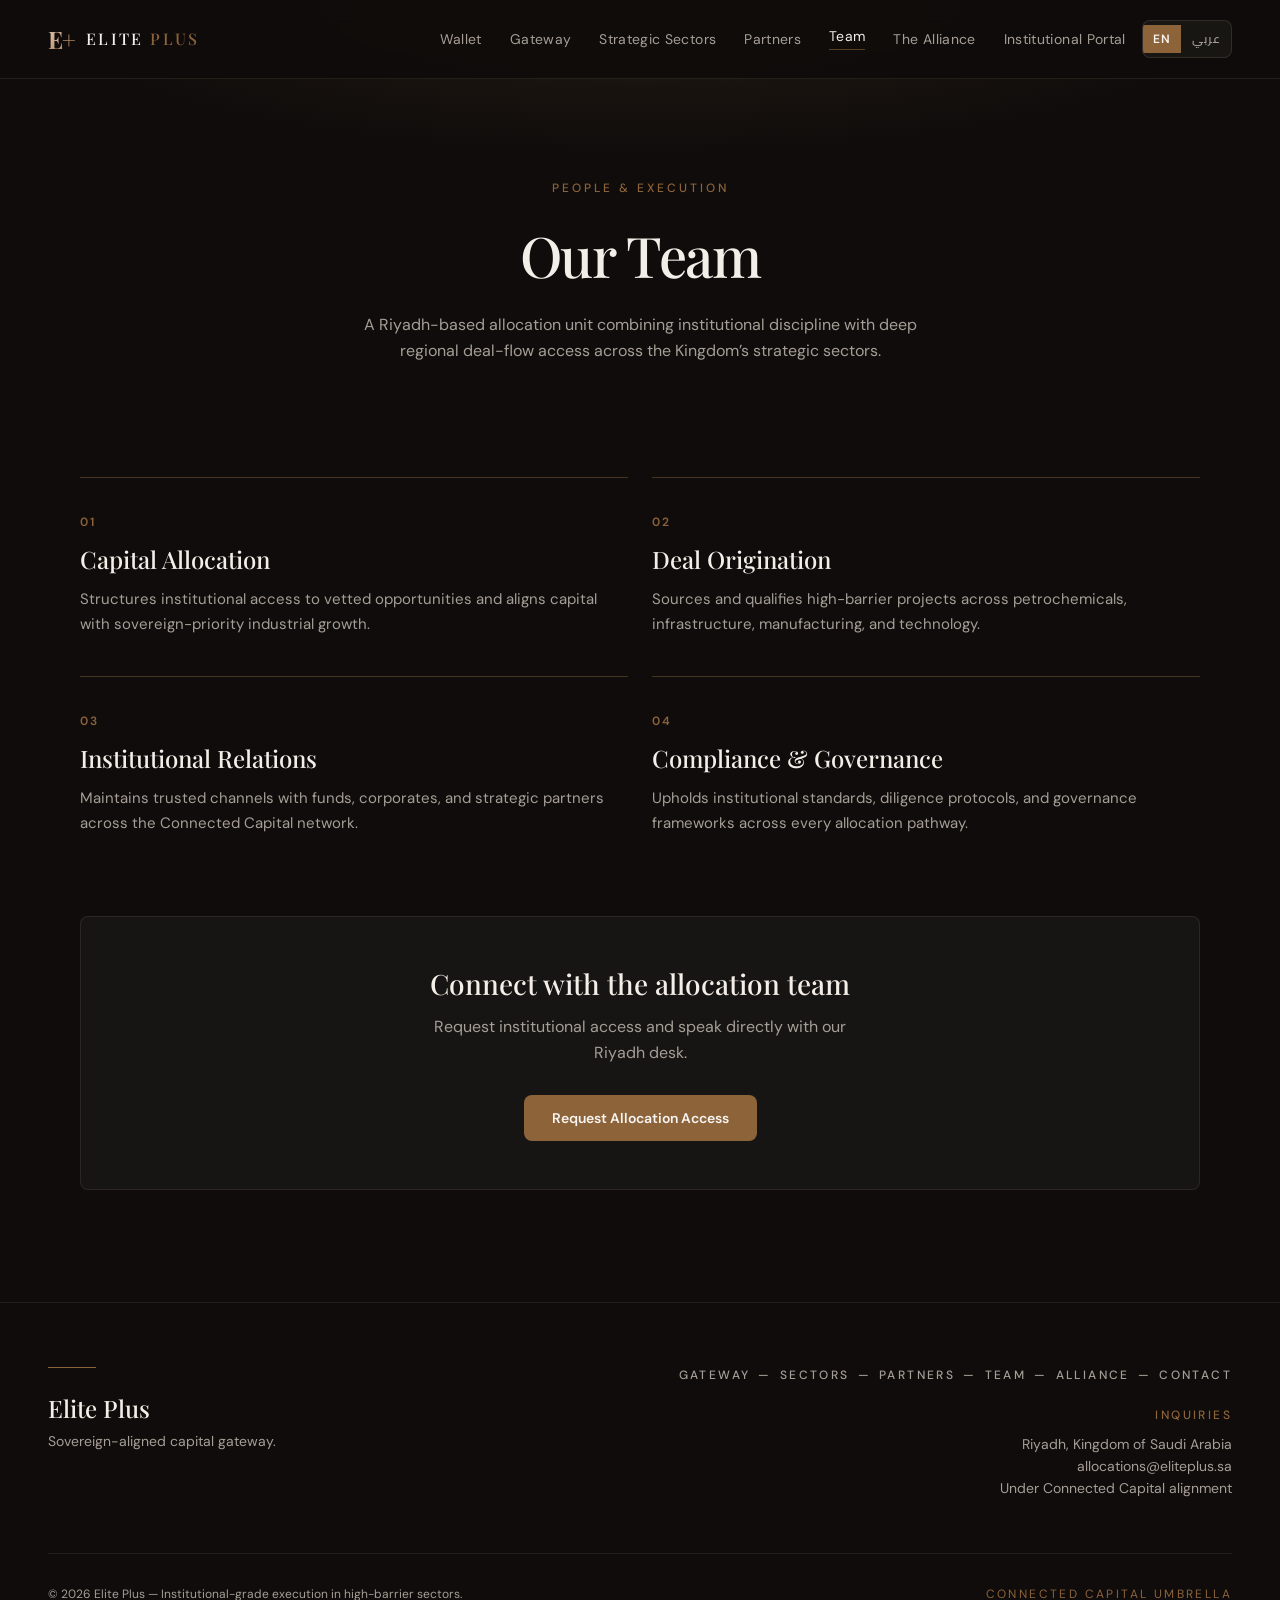
==== team.html @ 8ecef438 "Add site files" ====
<!DOCTYPE html>
<html lang="en">
<head>
<meta charset="UTF-8" />
<meta name="viewport" content="width=device-width, initial-scale=1.0" />
<title>Our Team — Elite Plus</title>
<link rel="preconnect" href="https://fonts.googleapis.com" />
<link rel="preconnect" href="https://fonts.gstatic.com" crossorigin />
<link href="https://fonts.googleapis.com/css2?family=Playfair+Display:wght@400;500;600;700&family=DM+Sans:wght@400;500;600;700&family=Cairo:wght@400;500;600;700&family=Noto+Naskh+Arabic:wght@400;500;600;700&display=swap" rel="stylesheet" />
<link rel="stylesheet" href="styles.css" />
</head>
<body data-title-key="team.meta">

  <header>
    <div class="header-inner">
      <a href="index.html" class="logo">
        <span class="logo-mark text-gradient-gold">E+</span>
        <span class="logo-text">Elite <span>Plus</span></span>
      </a>

      <div class="header-actions">
        <nav class="desktop-nav">
          <a href="https://sub.eliteplussa.com/" target="_blank" rel="noopener noreferrer" data-i18n="nav.wallet">Wallet</a>
          <a href="index.html" data-i18n="nav.gateway">Gateway</a>
          <a href="index.html#sectors" data-i18n="nav.sectors">Strategic Sectors</a>
          <a href="index.html#partners" data-i18n="nav.partners">Partners</a>
          <a href="team.html" class="active" data-i18n="nav.team">Team</a>
          <a href="index.html#alliance" data-i18n="nav.alliance">The Alliance</a>
          <a href="#contact" data-i18n="nav.contact">Institutional Portal</a>
        </nav>

        <div class="lang-toggle" role="group" aria-label="Language">
          <button type="button" data-lang="en" class="active" onclick="setLanguage('en')">EN</button>
          <button type="button" data-lang="ar" onclick="setLanguage('ar')">عربي</button>
        </div>

        <button class="menu-btn" data-i18n-aria="nav.menu" aria-label="Toggle menu" onclick="toggleMenu()">
          <svg id="icon-menu" width="24" height="24" viewBox="0 0 24 24" fill="none" stroke="currentColor" stroke-width="2" stroke-linecap="round" stroke-linejoin="round"><line x1="4" x2="20" y1="12" y2="12"/><line x1="4" x2="20" y1="6" y2="6"/><line x1="4" x2="20" y1="18" y2="18"/></svg>
          <svg id="icon-close" style="display:none" width="24" height="24" viewBox="0 0 24 24" fill="none" stroke="currentColor" stroke-width="2" stroke-linecap="round" stroke-linejoin="round"><path d="M18 6 6 18"/><path d="m6 6 12 12"/></svg>
        </button>
      </div>
    </div>

    <div class="mobile-nav" id="mobileNav">
      <a href="https://sub.eliteplussa.com/" target="_blank" rel="noopener noreferrer" data-i18n="nav.wallet">Wallet</a>
      <a href="index.html" data-i18n="nav.gateway">Gateway</a>
      <a href="index.html#sectors" data-i18n="nav.sectors">Strategic Sectors</a>
      <a href="index.html#partners" data-i18n="nav.partners">Partners</a>
      <a href="team.html" data-i18n="nav.team">Team</a>
      <a href="index.html#alliance" data-i18n="nav.alliance">The Alliance</a>
      <a href="#contact" onclick="closeMenu()" data-i18n="nav.contact">Institutional Portal</a>
    </div>
  </header>

  <section class="page-hero">
    <div class="reveal">
      <span class="eyebrow" data-i18n="team.eyebrow">People &amp; Execution</span>
      <h1 data-i18n="team.title">Our Team</h1>
      <p data-i18n="team.body">A Riyadh-based allocation unit combining institutional discipline with deep regional deal-flow access across the Kingdom’s strategic sectors.</p>
    </div>
  </section>

  <section class="team">
    <div class="team-grid">
      <article class="team-role reveal">
        <span class="role-num" data-i18n="team.r1.num">01</span>
        <h3 data-i18n="team.r1.title">Capital Allocation</h3>
        <p data-i18n="team.r1.body">Structures institutional access to vetted opportunities and aligns capital with sovereign-priority industrial growth.</p>
      </article>

      <article class="team-role reveal d1">
        <span class="role-num" data-i18n="team.r2.num">02</span>
        <h3 data-i18n="team.r2.title">Deal Origination</h3>
        <p data-i18n="team.r2.body">Sources and qualifies high-barrier projects across petrochemicals, infrastructure, manufacturing, and technology.</p>
      </article>

      <article class="team-role reveal">
        <span class="role-num" data-i18n="team.r3.num">03</span>
        <h3 data-i18n="team.r3.title">Institutional Relations</h3>
        <p data-i18n="team.r3.body">Maintains trusted channels with funds, corporates, and strategic partners across the Connected Capital network.</p>
      </article>

      <article class="team-role reveal d1">
        <span class="role-num" data-i18n="team.r4.num">04</span>
        <h3 data-i18n="team.r4.title">Compliance &amp; Governance</h3>
        <p data-i18n="team.r4.body">Upholds institutional standards, diligence protocols, and governance frameworks across every allocation pathway.</p>
      </article>
    </div>

    <div class="team-cta reveal">
      <h2 data-i18n="team.cta.title">Connect with the allocation team</h2>
      <p data-i18n="team.cta.body">Request institutional access and speak directly with our Riyadh desk.</p>
      <a href="#contact" class="btn-primary" data-i18n="team.cta.btn">Request Allocation Access</a>
    </div>
  </section>

  <footer id="contact">
    <div class="footer-inner">
      <div class="footer-top">
        <div class="footer-brand">
          <div class="footer-line"></div>
          <h3>Elite Plus</h3>
          <p data-i18n="footer.tagline">Sovereign-aligned capital gateway.</p>
        </div>

        <div class="footer-right">
          <div class="footer-links">
            <a href="index.html" data-i18n="footer.gateway">Gateway</a>
            <span>&mdash;</span>
            <a href="index.html#sectors" data-i18n="footer.sectors">Sectors</a>
            <span>&mdash;</span>
            <a href="index.html#partners" data-i18n="footer.partners">Partners</a>
            <span>&mdash;</span>
            <a href="team.html" data-i18n="footer.team">Team</a>
            <span>&mdash;</span>
            <a href="index.html#alliance" data-i18n="footer.alliance">Alliance</a>
            <span>&mdash;</span>
            <a href="#contact" data-i18n="footer.contact">Contact</a>
          </div>
          <div>
            <p class="footer-inquiries-label" data-i18n="footer.inquiries">Inquiries</p>
            <div class="footer-inquiries">
              <p data-i18n="footer.city">Riyadh, Kingdom of Saudi Arabia</p>
              <p>allocations@eliteplus.sa</p>
              <p data-i18n="footer.alignment">Under Connected Capital alignment</p>
            </div>
          </div>
        </div>
      </div>

      <div class="footer-bottom">
        <p>&copy; <span id="year"></span> <span data-i18n="footer.copy">Elite Plus — Institutional-grade execution in high-barrier sectors.</span></p>
        <p class="footer-umbrella" data-i18n="footer.umbrella">Connected Capital Umbrella</p>
      </div>
    </div>
  </footer>

<script src="i18n.js"></script>
<script>
  document.getElementById('year').textContent = new Date().getFullYear();

  function toggleMenu() {
    const nav = document.getElementById('mobileNav');
    const open = nav.classList.toggle('open');
    document.getElementById('icon-menu').style.display = open ? 'none' : 'block';
    document.getElementById('icon-close').style.display = open ? 'block' : 'none';
  }
  function closeMenu() {
    document.getElementById('mobileNav').classList.remove('open');
    document.getElementById('icon-menu').style.display = 'block';
    document.getElementById('icon-close').style.display = 'none';
  }

  const observer = new IntersectionObserver((entries) => {
    entries.forEach((entry) => {
      if (entry.isIntersecting) {
        entry.target.classList.add('visible');
        observer.unobserve(entry.target);
      }
    });
  }, { threshold: 0.15 });

  document.querySelectorAll('.reveal').forEach((el) => observer.observe(el));
</script>
</body>
</html>
---- styles.css ----
/* ============ المتغيرات — عدّل الألوان من هنا ============ */
:root {
  --background: hsl(20, 15%, 5%);
  --foreground: hsl(36, 30%, 93%);
  --card: hsl(30, 7%, 12%);
  --primary: hsl(30, 42%, 39%);
  --primary-foreground: hsl(36, 30%, 96%);
  --secondary: hsl(30, 7%, 15%);
  --muted-foreground: hsl(30, 8%, 62%);
  --accent-gold: hsl(30, 45%, 80%);
  --border: hsl(30, 12%, 20%);
  --radius: 0.5rem;
  --font-display: 'Playfair Display', 'Noto Naskh Arabic', serif;
  --font-sans: 'DM Sans', 'Cairo', sans-serif;
}

* { margin: 0; padding: 0; box-sizing: border-box; }
html { scroll-behavior: smooth; }

body {
  background: var(--background);
  color: var(--foreground);
  font-family: var(--font-sans);
  min-height: 100vh;
  -webkit-font-smoothing: antialiased;
}

html[dir="rtl"] body { font-family: 'Cairo', 'DM Sans', sans-serif; }
html[dir="rtl"] .logo-text,
html[dir="rtl"] .hero h1,
html[dir="rtl"] .section-title,
html[dir="rtl"] .stat-value,
html[dir="rtl"] .sector-card h3,
html[dir="rtl"] .alliance h2,
html[dir="rtl"] .footer-brand h3,
html[dir="rtl"] .page-hero h1,
html[dir="rtl"] .team-role h3 {
  font-family: 'Noto Naskh Arabic', 'Playfair Display', serif;
}

a { text-decoration: none; color: inherit; }
img { display: block; }

.text-gradient-gold {
  background: linear-gradient(135deg, hsl(30, 45%, 80%), hsl(30, 42%, 45%));
  -webkit-background-clip: text;
  background-clip: text;
  -webkit-text-fill-color: transparent;
}

/* ============ الهيدر ============ */
header {
  position: fixed;
  top: 0; left: 0; right: 0;
  z-index: 50;
  border-bottom: 1px solid hsla(30, 12%, 20%, 0.5);
  background: hsla(20, 15%, 5%, 0.9);
  backdrop-filter: blur(12px);
  -webkit-backdrop-filter: blur(12px);
}
.header-inner {
  max-width: 90rem;
  margin: 0 auto;
  display: flex;
  align-items: center;
  justify-content: space-between;
  padding: 1.25rem 1.5rem;
  gap: 1rem;
}
.logo { display: flex; align-items: center; gap: 0.625rem; flex-shrink: 0; }
.logo-mark {
  font-family: var(--font-display);
  font-size: 1.5rem;
  font-weight: 700;
  line-height: 1;
  letter-spacing: -0.025em;
}
.logo-text {
  font-family: var(--font-display);
  font-size: 1rem;
  font-weight: 500;
  letter-spacing: 0.15em;
  text-transform: uppercase;
}
.logo-text span { color: var(--primary); }

.header-actions { display: flex; align-items: center; gap: 1rem; }

nav.desktop-nav { display: none; align-items: center; gap: 1.75rem; }
nav.desktop-nav a {
  font-size: 0.875rem;
  letter-spacing: 0.025em;
  color: var(--muted-foreground);
  transition: color 0.2s;
  white-space: nowrap;
}
nav.desktop-nav a:hover { color: var(--foreground); }
nav.desktop-nav a.active {
  color: var(--foreground);
  border-bottom: 1px solid hsla(30, 42%, 39%, 0.6);
  padding-bottom: 0.25rem;
}

.lang-toggle {
  display: inline-flex;
  align-items: center;
  border: 1px solid hsla(30, 12%, 20%, 0.8);
  border-radius: var(--radius);
  overflow: hidden;
  background: hsla(30, 7%, 12%, 0.6);
}
.lang-toggle button {
  background: none;
  border: none;
  color: var(--muted-foreground);
  cursor: pointer;
  font-family: var(--font-sans);
  font-size: 0.75rem;
  font-weight: 600;
  letter-spacing: 0.08em;
  padding: 0.4rem 0.65rem;
  transition: color 0.2s, background 0.2s;
}
.lang-toggle button:hover { color: var(--foreground); }
.lang-toggle button.active {
  background: var(--primary);
  color: var(--primary-foreground);
}

.menu-btn { background: none; border: none; color: var(--foreground); cursor: pointer; display: block; }
.mobile-nav {
  display: none;
  border-top: 1px solid hsla(30, 12%, 20%, 0.5);
  background: var(--background);
  padding: 1.5rem;
  flex-direction: column;
  gap: 1.25rem;
}
.mobile-nav.open { display: flex; }
.mobile-nav a { font-size: 1rem; color: var(--muted-foreground); }
.mobile-nav a:hover { color: var(--foreground); }

@media (min-width: 1024px) {
  .header-inner { padding: 1.25rem 3rem; }
  nav.desktop-nav { display: flex; }
  .menu-btn, .mobile-nav { display: none !important; }
}

/* ============ قسم البداية (Hero) ============ */
.hero {
  position: relative;
  overflow: hidden;
  padding: 9rem 0 6rem;
}
.hero-grid {
  max-width: 90rem;
  margin: 0 auto;
  display: grid;
  grid-template-columns: 1fr;
  align-items: center;
  gap: 3.5rem;
  padding: 0 1.5rem;
}
.eyebrow {
  font-size: 0.75rem;
  font-weight: 500;
  text-transform: uppercase;
  letter-spacing: 0.25em;
  color: var(--primary);
}
html[dir="rtl"] .eyebrow { letter-spacing: 0.1em; }
.hero h1 {
  margin-top: 1.5rem;
  font-family: var(--font-display);
  font-size: 3rem;
  font-weight: 500;
  line-height: 1.05;
  letter-spacing: -0.025em;
}
.hero p {
  margin-top: 1.75rem;
  max-width: 32rem;
  font-size: 1rem;
  line-height: 1.65;
  color: var(--muted-foreground);
}
.btn-primary {
  margin-top: 2.5rem;
  display: inline-flex;
  align-items: center;
  gap: 0.5rem;
  border-radius: var(--radius);
  background: var(--primary);
  padding: 0.875rem 1.75rem;
  font-size: 0.875rem;
  font-weight: 600;
  color: var(--primary-foreground);
  transition: transform 0.15s, filter 0.2s;
}
.btn-primary:hover { filter: brightness(1.1); }
.btn-primary:active { transform: scale(0.98); }
html[dir="rtl"] .btn-primary svg { transform: scaleX(-1); }

.hero-image {
  position: relative;
  aspect-ratio: 4 / 5;
  width: 100%;
  overflow: hidden;
  border-radius: var(--radius);
}
.hero-image img { height: 100%; width: 100%; object-fit: cover; }

@media (min-width: 1024px) {
  .hero { padding-top: 11rem; }
  .hero-grid { grid-template-columns: 1fr 1fr; padding: 0 3rem; }
  .hero h1 { font-size: 3.75rem; }
  .hero-image { aspect-ratio: 3 / 4; }
}
@media (min-width: 640px) and (max-width: 1023px) {
  .hero h1 { font-size: 3.5rem; }
}

/* ============ قسم الأرقام (Stats) ============ */
.stats {
  border-top: 1px solid hsla(30, 12%, 20%, 0.5);
  border-bottom: 1px solid hsla(30, 12%, 20%, 0.5);
  background: hsla(30, 7%, 12%, 0.6);
  padding: 6rem 0;
}
.stats-inner { max-width: 64rem; margin: 0 auto; padding: 0 1.5rem; text-align: center; }
.stats .eyebrow { color: var(--muted-foreground); }
.section-title {
  margin-top: 1.25rem;
  font-family: var(--font-display);
  font-size: 2.25rem;
  font-weight: 500;
  letter-spacing: -0.025em;
}
@media (min-width: 640px) { .section-title { font-size: 3rem; } }

.stats-grid {
  margin-top: 4rem;
  display: grid;
  grid-template-columns: 1fr;
  gap: 2.5rem;
}
@media (min-width: 640px) { .stats-grid { grid-template-columns: repeat(3, 1fr); } }
.stat-value {
  font-family: var(--font-display);
  font-size: 2.25rem;
  font-weight: 500;
  letter-spacing: -0.025em;
}
@media (min-width: 640px) { .stat-value { font-size: 3rem; } }
.stat-label { margin-top: 0.75rem; font-size: 0.875rem; color: var(--muted-foreground); }

/* ============ قسم القطاعات (Sectors) ============ */
.sectors { max-width: 76rem; margin: 0 auto; padding: 7rem 1.5rem; }
@media (min-width: 1024px) { .sectors { padding-left: 3rem; padding-right: 3rem; } }
.sectors-head { max-width: 42rem; margin: 0 auto; text-align: center; }
.dot-eyebrow { display: flex; align-items: center; justify-content: center; gap: 0.5rem; }
.dot { height: 0.375rem; width: 0.375rem; border-radius: 9999px; background: var(--primary); }
.sectors-head .eyebrow { color: var(--muted-foreground); }
.sectors-head p {
  margin-top: 1.25rem;
  font-size: 1rem;
  line-height: 1.65;
  color: var(--muted-foreground);
}
.sectors-grid {
  margin-top: 3.5rem;
  display: grid;
  grid-template-columns: 1fr;
  gap: 1.5rem;
}
@media (min-width: 640px) { .sectors-grid { grid-template-columns: repeat(2, 1fr); } }
@media (min-width: 1024px) { .sectors-grid { grid-template-columns: repeat(3, 1fr); } }

.sector-card {
  border-radius: var(--radius);
  border: 1px solid hsla(30, 42%, 39%, 0.4);
  background: var(--card);
  padding: 1.75rem;
  transition: border-color 0.2s;
}
.sector-card:hover { border-color: hsla(30, 42%, 39%, 0.7); }
.sector-icon {
  display: flex;
  height: 3rem;
  width: 3rem;
  align-items: center;
  justify-content: center;
  border-radius: var(--radius);
  background: hsla(30, 7%, 15%, 0.8);
}
.sector-icon svg { height: 1.25rem; width: 1.25rem; color: var(--accent-gold); }
.sector-card h3 {
  margin-top: 1.5rem;
  font-family: var(--font-display);
  font-size: 1.25rem;
  font-weight: 500;
}
.sector-card p {
  margin-top: 0.75rem;
  font-size: 0.875rem;
  line-height: 1.65;
  color: var(--muted-foreground);
}

/* ============ قسم الشركاء (Partners) ============ */
.partners {
  border-top: 1px solid hsla(30, 12%, 20%, 0.5);
  background: hsla(30, 7%, 8%, 0.85);
  padding: 7rem 0;
}
.partners-inner { max-width: 90rem; margin: 0 auto; padding: 0 1.5rem; }
@media (min-width: 1024px) { .partners-inner { padding: 0 3rem; } }
.partners-head { max-width: 42rem; margin: 0 auto; text-align: center; }
.partners-head .eyebrow { color: var(--muted-foreground); }
.partners-head p {
  margin-top: 1.25rem;
  font-size: 1rem;
  line-height: 1.65;
  color: var(--muted-foreground);
}
/* سلايدر الشعارات — يتحرك تلقائياً ويتوقف عند مرور الماوس */
.partners-marquee {
  margin-top: 3.5rem;
  overflow: hidden;
  direction: ltr;
  -webkit-mask-image: linear-gradient(to right, transparent, black 8%, black 92%, transparent);
  mask-image: linear-gradient(to right, transparent, black 8%, black 92%, transparent);
}
.partners-track {
  display: flex;
  width: max-content;
  animation: partners-scroll 32s linear infinite;
}
.partners-marquee:hover .partners-track { animation-play-state: paused; }
.partners-group {
  display: flex;
  gap: 1.5rem;
  padding-inline-end: 1.5rem;
}
@keyframes partners-scroll {
  from { transform: translateX(0); }
  to { transform: translateX(-50%); }
}
@media (prefers-reduced-motion: reduce) {
  .partners-track { animation: none; flex-wrap: wrap; width: auto; }
}

.partner-logo {
  display: flex;
  align-items: center;
  justify-content: center;
  width: 20rem;
  height: 12rem;
  flex-shrink: 0;
  overflow: hidden;
  border: 1px solid hsla(30, 12%, 20%, 0.55);
  border-radius: var(--radius);
  background: #000;
  transition: border-color 0.25s;
}
.partner-logo:hover { border-color: hsla(30, 42%, 39%, 0.65); }
/* الصور الأصلية فيها فراغ أسود كبير حول الشعار — التكبير هنا يقصّه ويُظهر الشعار أوضح */
.partner-logo img {
  width: 100%;
  height: 100%;
  object-fit: cover;
  transform: scale(1.7);
}

@media (max-width: 639px) {
  .partner-logo { width: 15rem; height: 9rem; }
}

/* ============ قسم التحالف (Alliance) ============ */
.alliance { position: relative; background: var(--primary); padding: 7rem 0; }
.alliance-inner { max-width: 52rem; margin: 0 auto; padding: 0 1.5rem; text-align: center; }
.alliance h2 {
  font-family: var(--font-display);
  font-size: 2.25rem;
  font-weight: 500;
  letter-spacing: -0.025em;
  color: var(--primary-foreground);
}
@media (min-width: 640px) { .alliance h2 { font-size: 3rem; } }
.alliance p {
  margin: 1.5rem auto 0;
  max-width: 36rem;
  font-size: 1rem;
  line-height: 1.65;
  color: hsla(36, 30%, 96%, 0.8);
}
.btn-light {
  margin-top: 2.5rem;
  display: inline-flex;
  align-items: center;
  gap: 0.5rem;
  border-radius: var(--radius);
  background: var(--foreground);
  padding: 0.875rem 1.75rem;
  font-size: 0.875rem;
  font-weight: 600;
  color: var(--background);
  transition: transform 0.15s, filter 0.2s;
}
.btn-light:hover { filter: brightness(0.95); }
.btn-light:active { transform: scale(0.98); }

/* ============ صفحة الفريق ============ */
.page-hero {
  padding: 10rem 1.5rem 4rem;
  text-align: center;
  background:
    radial-gradient(ellipse 70% 50% at 50% 0%, hsla(30, 42%, 39%, 0.18), transparent 70%),
    var(--background);
}
@media (min-width: 1024px) { .page-hero { padding: 11rem 3rem 5rem; } }
.page-hero h1 {
  margin-top: 1.25rem;
  font-family: var(--font-display);
  font-size: 2.75rem;
  font-weight: 500;
  letter-spacing: -0.025em;
}
@media (min-width: 640px) { .page-hero h1 { font-size: 3.5rem; } }
.page-hero p {
  margin: 1.25rem auto 0;
  max-width: 36rem;
  font-size: 1rem;
  line-height: 1.65;
  color: var(--muted-foreground);
}

.team { max-width: 76rem; margin: 0 auto; padding: 2rem 1.5rem 7rem; }
@media (min-width: 1024px) { .team { padding-left: 3rem; padding-right: 3rem; } }
.team-grid {
  display: grid;
  grid-template-columns: 1fr;
  gap: 1.5rem;
}
@media (min-width: 640px) { .team-grid { grid-template-columns: repeat(2, 1fr); } }

.team-role {
  border-top: 1px solid hsla(30, 42%, 39%, 0.45);
  padding: 2rem 0 1rem;
}
.team-role .role-num {
  font-size: 0.75rem;
  font-weight: 600;
  letter-spacing: 0.2em;
  color: var(--primary);
}
.team-role h3 {
  margin-top: 0.75rem;
  font-family: var(--font-display);
  font-size: 1.5rem;
  font-weight: 500;
}
.team-role p {
  margin-top: 0.75rem;
  font-size: 0.9375rem;
  line-height: 1.65;
  color: var(--muted-foreground);
}

.team-cta {
  margin-top: 4rem;
  text-align: center;
  padding: 3rem 1.5rem;
  border: 1px solid hsla(30, 12%, 20%, 0.6);
  border-radius: var(--radius);
  background: hsla(30, 7%, 12%, 0.5);
}
.team-cta h2 {
  font-family: var(--font-display);
  font-size: 1.75rem;
  font-weight: 500;
}
.team-cta p {
  margin: 0.75rem auto 0;
  max-width: 28rem;
  color: var(--muted-foreground);
  line-height: 1.65;
}
.team-cta .btn-primary { margin-top: 1.75rem; }

/* ============ الفوتر ============ */
footer { border-top: 1px solid hsla(30, 12%, 20%, 0.5); }
.footer-inner { max-width: 90rem; margin: 0 auto; padding: 4rem 1.5rem; }
@media (min-width: 1024px) { .footer-inner { padding-left: 3rem; padding-right: 3rem; } }
.footer-top { display: flex; flex-direction: column; justify-content: space-between; gap: 3rem; }
@media (min-width: 1024px) { .footer-top { flex-direction: row; } }
.footer-line { height: 1px; width: 3rem; background: var(--primary); }
.footer-brand h3 { margin-top: 1.5rem; font-family: var(--font-display); font-size: 1.5rem; font-weight: 500; }
.footer-brand p { margin-top: 0.5rem; font-size: 0.875rem; color: var(--muted-foreground); }

.footer-right { display: flex; flex-direction: column; gap: 1.5rem; text-align: right; }
html[dir="rtl"] .footer-right { text-align: left; }
.footer-links {
  display: flex;
  flex-wrap: wrap;
  justify-content: flex-end;
  gap: 0 0.5rem;
  font-size: 0.75rem;
  font-weight: 500;
  text-transform: uppercase;
  letter-spacing: 0.2em;
  color: var(--muted-foreground);
}
html[dir="rtl"] .footer-links {
  justify-content: flex-start;
  letter-spacing: 0.08em;
}
.footer-links a:hover { color: var(--foreground); }
.footer-inquiries-label {
  font-size: 0.75rem;
  font-weight: 500;
  text-transform: uppercase;
  letter-spacing: 0.2em;
  color: var(--primary);
}
html[dir="rtl"] .footer-inquiries-label { letter-spacing: 0.08em; }
.footer-inquiries {
  margin-top: 0.75rem;
  display: flex;
  flex-direction: column;
  gap: 0.25rem;
  font-size: 0.875rem;
  color: var(--muted-foreground);
}

.footer-bottom {
  margin-top: 3.5rem;
  display: flex;
  flex-direction: column;
  align-items: center;
  justify-content: space-between;
  gap: 0.75rem;
  border-top: 1px solid hsla(30, 12%, 20%, 0.5);
  padding-top: 2rem;
  font-size: 0.75rem;
  color: var(--muted-foreground);
}
@media (min-width: 640px) { .footer-bottom { flex-direction: row; } }
.footer-umbrella { text-transform: uppercase; letter-spacing: 0.2em; color: var(--primary); }
html[dir="rtl"] .footer-umbrella { letter-spacing: 0.08em; }

/* ============ حركات الظهور عند التمرير ============ */
.reveal {
  opacity: 0;
  transform: translateY(24px);
  transition: opacity 0.6s cubic-bezier(0.16, 1, 0.3, 1), transform 0.6s cubic-bezier(0.16, 1, 0.3, 1);
}
.reveal.visible { opacity: 1; transform: translateY(0); }
.reveal.d1 { transition-delay: 0.08s; }
.reveal.d2 { transition-delay: 0.16s; }
.reveal.d3 { transition-delay: 0.24s; }
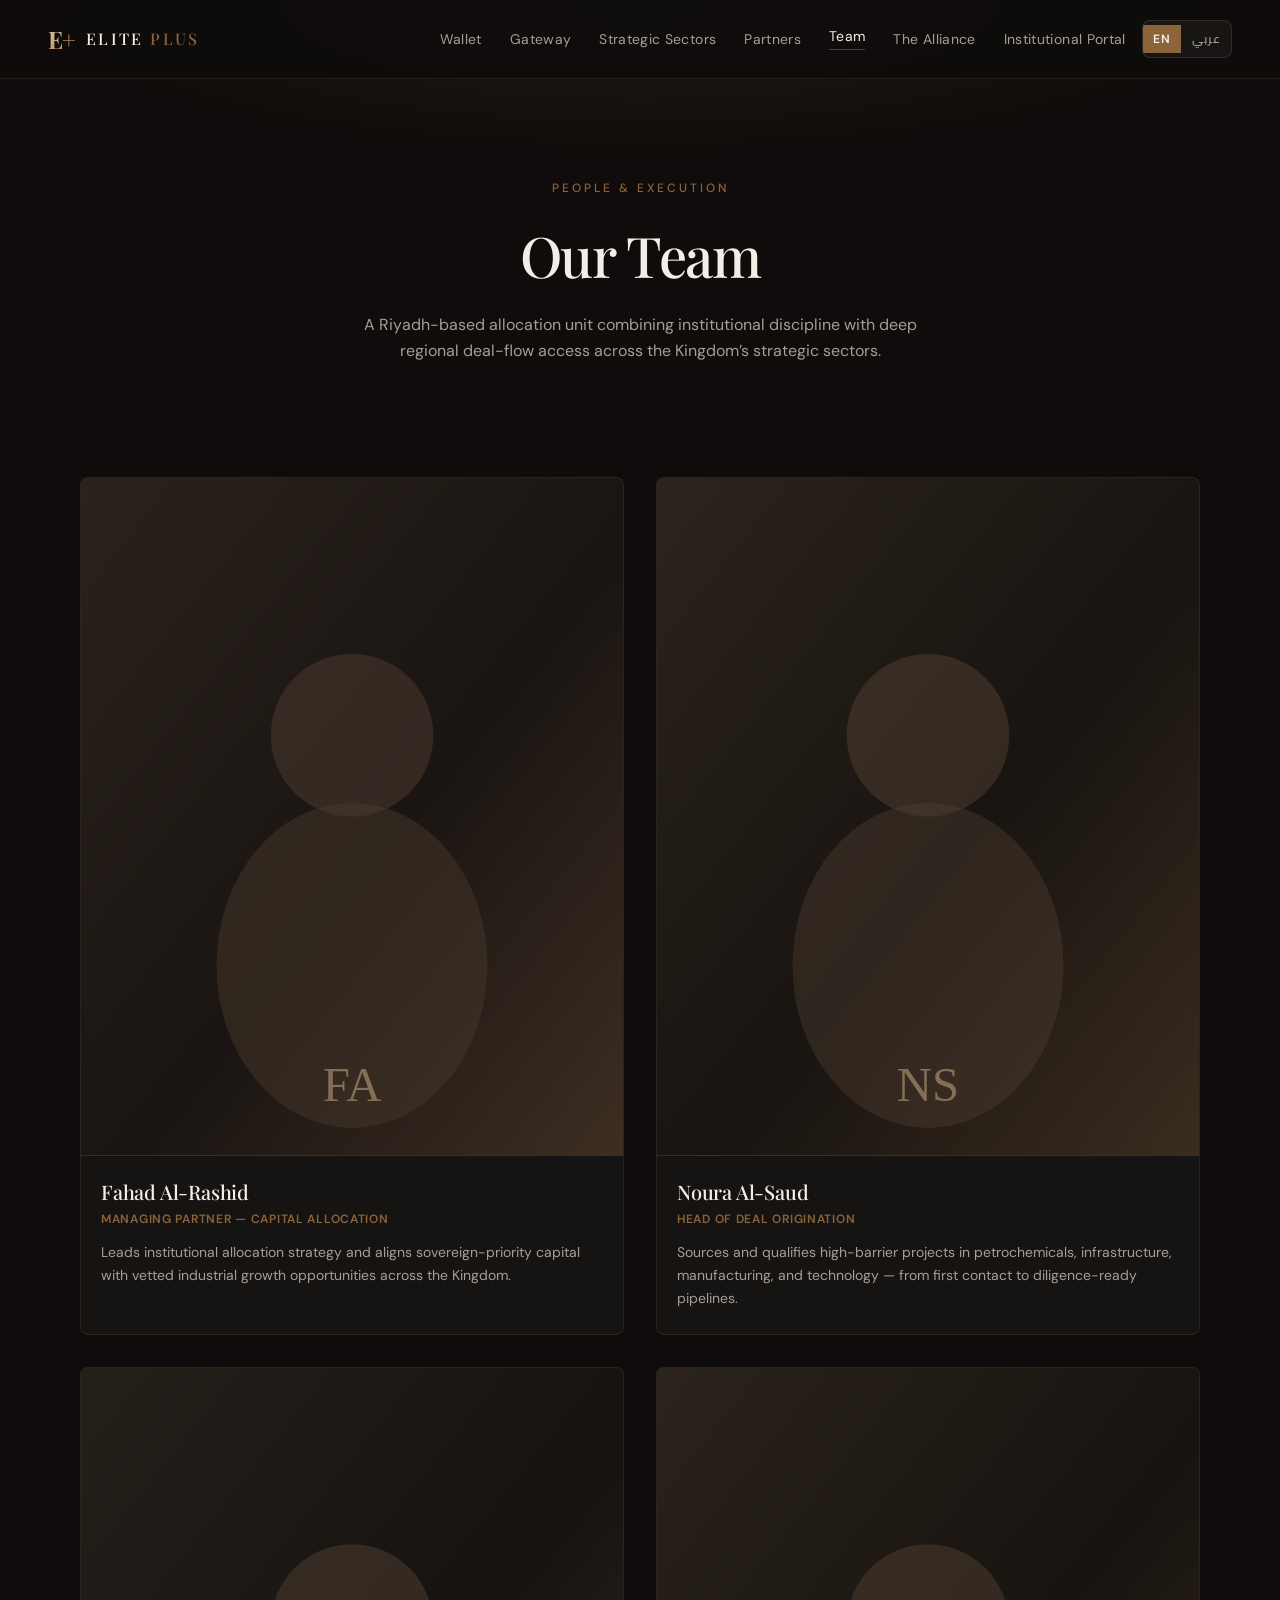
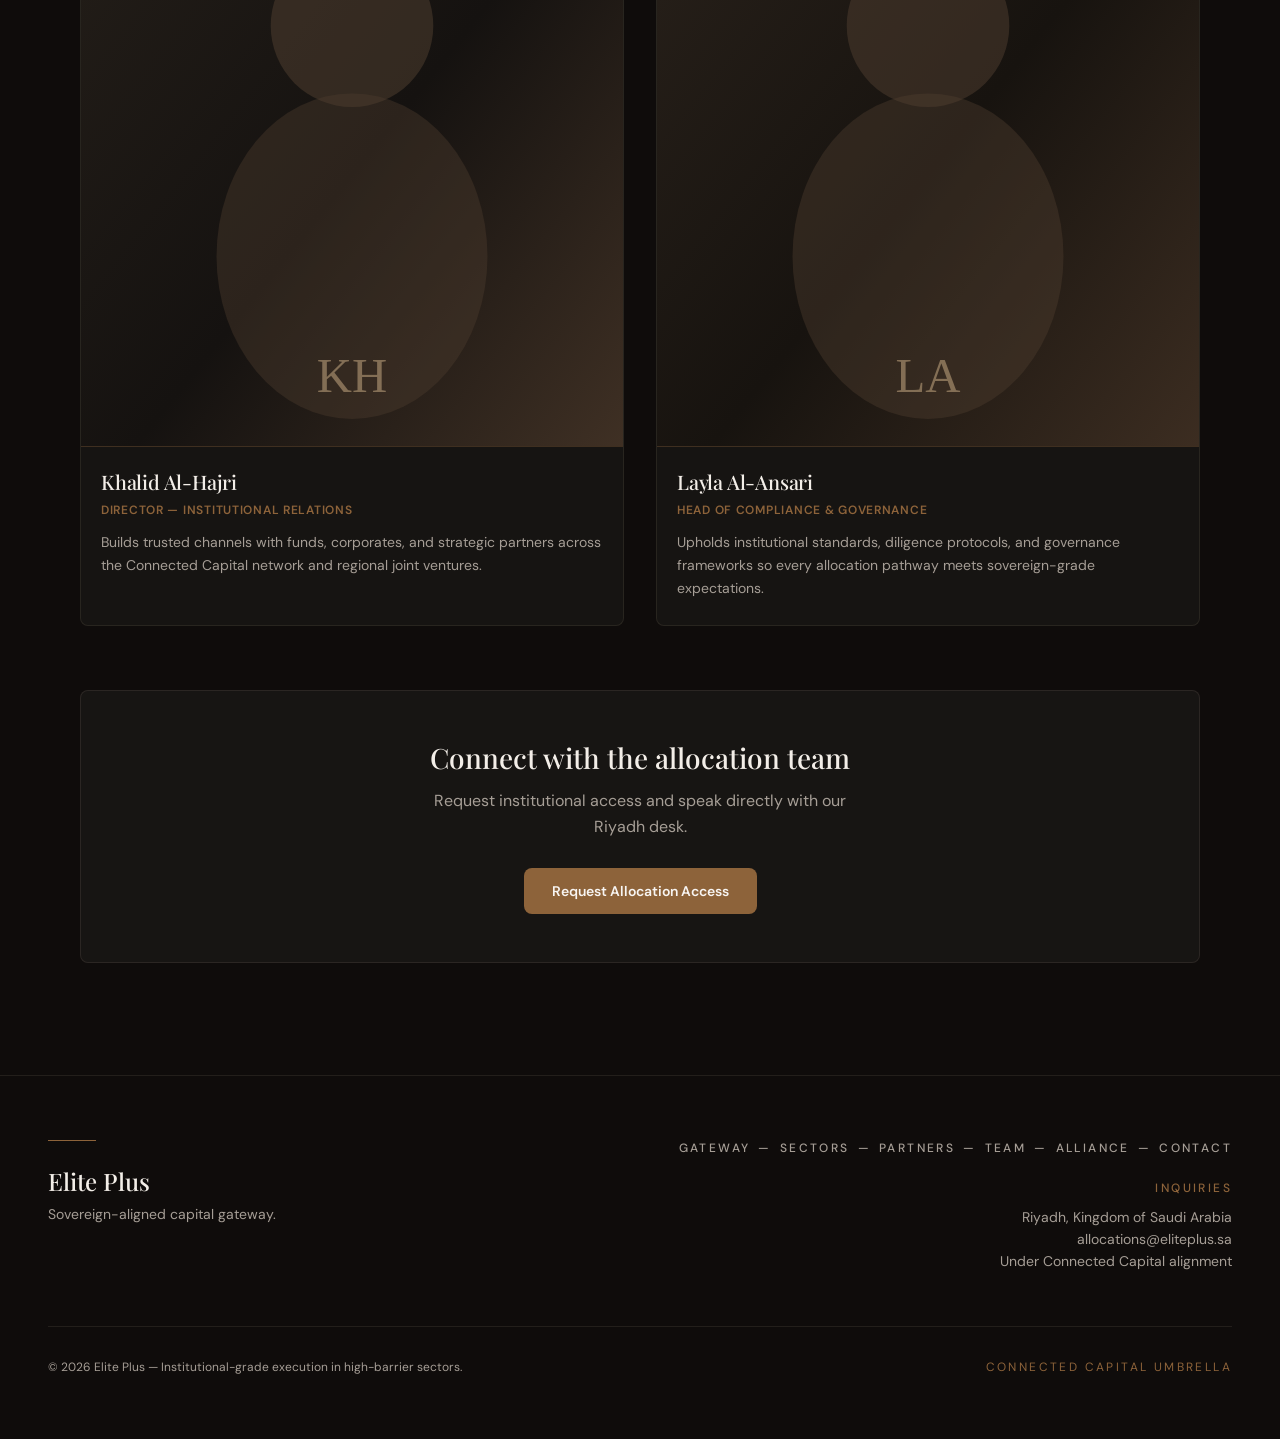
==== commit c2f179c0: "update" ====
--- a/team.html
+++ b/team.html
@@ -11,7 +11,7 @@
 </head>
 <body data-title-key="team.meta">
 
-  <header>
+  <header class="header-solid">
     <div class="header-inner">
       <a href="index.html" class="logo">
         <span class="logo-mark text-gradient-gold">E+</span>
@@ -61,29 +61,49 @@
   </section>
 
   <section class="team">
-    <div class="team-grid">
-      <article class="team-role reveal">
-        <span class="role-num" data-i18n="team.r1.num">01</span>
-        <h3 data-i18n="team.r1.title">Capital Allocation</h3>
-        <p data-i18n="team.r1.body">Structures institutional access to vetted opportunities and aligns capital with sovereign-priority industrial growth.</p>
+    <div class="team-members team-members-page">
+      <article class="team-member reveal">
+        <div class="team-photo" data-initials="FA">
+          <img src="team/fahad-alrashid.svg" alt="" data-i18n-alt="team.m1.alt" />
+        </div>
+        <div class="team-member-body">
+          <h3 data-i18n="team.m1.name">Fahad Al-Rashid</h3>
+          <p class="team-role-title" data-i18n="team.m1.role">Managing Partner — Capital Allocation</p>
+          <p data-i18n="team.m1.bio">Leads institutional allocation strategy and aligns sovereign-priority capital with vetted industrial growth opportunities across the Kingdom.</p>
+        </div>
       </article>
 
-      <article class="team-role reveal d1">
-        <span class="role-num" data-i18n="team.r2.num">02</span>
-        <h3 data-i18n="team.r2.title">Deal Origination</h3>
-        <p data-i18n="team.r2.body">Sources and qualifies high-barrier projects across petrochemicals, infrastructure, manufacturing, and technology.</p>
+      <article class="team-member reveal d1">
+        <div class="team-photo" data-initials="NS">
+          <img src="team/noura-alsaud.svg" alt="" data-i18n-alt="team.m2.alt" />
+        </div>
+        <div class="team-member-body">
+          <h3 data-i18n="team.m2.name">Noura Al-Saud</h3>
+          <p class="team-role-title" data-i18n="team.m2.role">Head of Deal Origination</p>
+          <p data-i18n="team.m2.bio">Sources and qualifies high-barrier projects in petrochemicals, infrastructure, manufacturing, and technology — from first contact to diligence-ready pipelines.</p>
+        </div>
       </article>
 
-      <article class="team-role reveal">
-        <span class="role-num" data-i18n="team.r3.num">03</span>
-        <h3 data-i18n="team.r3.title">Institutional Relations</h3>
-        <p data-i18n="team.r3.body">Maintains trusted channels with funds, corporates, and strategic partners across the Connected Capital network.</p>
+      <article class="team-member reveal d2">
+        <div class="team-photo" data-initials="KH">
+          <img src="team/khalid-hajri.svg" alt="" data-i18n-alt="team.m3.alt" />
+        </div>
+        <div class="team-member-body">
+          <h3 data-i18n="team.m3.name">Khalid Al-Hajri</h3>
+          <p class="team-role-title" data-i18n="team.m3.role">Director — Institutional Relations</p>
+          <p data-i18n="team.m3.bio">Builds trusted channels with funds, corporates, and strategic partners across the Connected Capital network and regional joint ventures.</p>
+        </div>
       </article>
 
-      <article class="team-role reveal d1">
-        <span class="role-num" data-i18n="team.r4.num">04</span>
-        <h3 data-i18n="team.r4.title">Compliance &amp; Governance</h3>
-        <p data-i18n="team.r4.body">Upholds institutional standards, diligence protocols, and governance frameworks across every allocation pathway.</p>
+      <article class="team-member reveal d3">
+        <div class="team-photo" data-initials="LA">
+          <img src="team/layla-ansari.svg" alt="" data-i18n-alt="team.m4.alt" />
+        </div>
+        <div class="team-member-body">
+          <h3 data-i18n="team.m4.name">Layla Al-Ansari</h3>
+          <p class="team-role-title" data-i18n="team.m4.role">Head of Compliance &amp; Governance</p>
+          <p data-i18n="team.m4.bio">Upholds institutional standards, diligence protocols, and governance frameworks so every allocation pathway meets sovereign-grade expectations.</p>
+        </div>
       </article>
     </div>
 
@@ -151,6 +171,16 @@
     document.getElementById('icon-close').style.display = 'none';
   }
 
+  document.querySelectorAll('.team-photo img').forEach((img) => {
+    const markLoaded = () => img.classList.add('is-loaded');
+    if (img.complete && img.naturalWidth > 0) markLoaded();
+    img.addEventListener('load', markLoaded);
+    img.addEventListener('error', () => {
+      img.classList.remove('is-loaded');
+      img.style.display = 'none';
+    });
+  });
+
   const observer = new IntersectionObserver((entries) => {
     entries.forEach((entry) => {
       if (entry.isIntersecting) {
--- a/styles.css
+++ b/styles.css
@@ -28,12 +28,14 @@
 html[dir="rtl"] body { font-family: 'Cairo', 'DM Sans', sans-serif; }
 html[dir="rtl"] .logo-text,
 html[dir="rtl"] .hero h1,
+html[dir="rtl"] .hero-brand,
 html[dir="rtl"] .section-title,
 html[dir="rtl"] .stat-value,
 html[dir="rtl"] .sector-card h3,
 html[dir="rtl"] .alliance h2,
 html[dir="rtl"] .footer-brand h3,
 html[dir="rtl"] .page-hero h1,
+html[dir="rtl"] .team-member h3,
 html[dir="rtl"] .team-role h3 {
   font-family: 'Noto Naskh Arabic', 'Playfair Display', serif;
 }
@@ -53,8 +55,15 @@
   position: fixed;
   top: 0; left: 0; right: 0;
   z-index: 50;
-  border-bottom: 1px solid hsla(30, 12%, 20%, 0.5);
-  background: hsla(20, 15%, 5%, 0.9);
+  border-bottom: 1px solid transparent;
+  background: transparent;
+  backdrop-filter: none;
+  -webkit-backdrop-filter: none;
+  transition: background 0.35s ease, border-color 0.35s ease, backdrop-filter 0.35s ease;
+}
+header.header-solid {
+  border-bottom-color: hsla(30, 12%, 20%, 0.5);
+  background: hsla(20, 15%, 5%, 0.92);
   backdrop-filter: blur(12px);
   -webkit-backdrop-filter: blur(12px);
 }
@@ -146,20 +155,67 @@
   .menu-btn, .mobile-nav { display: none !important; }
 }
 
-/* ============ قسم البداية (Hero) ============ */
+/* ============ قسم البداية — بنر فيديو بعرض كامل ============ */
 .hero {
   position: relative;
+  min-height: 100svh;
+  display: flex;
+  align-items: flex-end;
   overflow: hidden;
-  padding: 9rem 0 6rem;
-}
-.hero-grid {
+  padding: 0;
+}
+.hero-media {
+  position: absolute;
+  inset: 0;
+  z-index: 0;
+}
+.hero-video,
+.hero-fallback {
+  position: absolute;
+  inset: 0;
+  width: 100%;
+  height: 100%;
+  object-fit: cover;
+  object-position: center;
+}
+.hero-video {
+  z-index: 1;
+  opacity: 0;
+  transition: opacity 0.8s ease;
+}
+.hero-video.is-ready { opacity: 1; }
+.hero-fallback {
+  z-index: 0;
+  opacity: 1;
+}
+.hero-overlay {
+  position: absolute;
+  inset: 0;
+  z-index: 2;
+  background:
+    linear-gradient(180deg, hsla(20, 15%, 5%, 0.55) 0%, hsla(20, 15%, 5%, 0.35) 40%, hsla(20, 15%, 5%, 0.92) 100%),
+    radial-gradient(ellipse 80% 60% at 70% 40%, hsla(30, 42%, 39%, 0.22), transparent 65%);
+  pointer-events: none;
+}
+.hero-content {
+  position: relative;
+  z-index: 1;
+  width: 100%;
   max-width: 90rem;
   margin: 0 auto;
-  display: grid;
-  grid-template-columns: 1fr;
-  align-items: center;
-  gap: 3.5rem;
-  padding: 0 1.5rem;
+  padding: 8rem 1.5rem 7rem;
+}
+@media (min-width: 1024px) {
+  .hero-content { padding: 10rem 3rem 8rem; }
+}
+.hero-copy { max-width: 40rem; }
+.hero-brand {
+  font-family: var(--font-display);
+  font-size: clamp(2.5rem, 8vw, 5.5rem);
+  font-weight: 600;
+  line-height: 1;
+  letter-spacing: -0.03em;
+  margin-bottom: 1.25rem;
 }
 .eyebrow {
   font-size: 0.75rem;
@@ -170,22 +226,23 @@
 }
 html[dir="rtl"] .eyebrow { letter-spacing: 0.1em; }
 .hero h1 {
-  margin-top: 1.5rem;
-  font-family: var(--font-display);
-  font-size: 3rem;
-  font-weight: 500;
-  line-height: 1.05;
-  letter-spacing: -0.025em;
-}
-.hero p {
-  margin-top: 1.75rem;
+  margin-top: 1rem;
+  font-family: var(--font-display);
+  font-size: clamp(1.75rem, 4.5vw, 2.75rem);
+  font-weight: 500;
+  line-height: 1.15;
+  letter-spacing: -0.02em;
+  max-width: 18ch;
+}
+.hero-copy > p:not(.hero-brand) {
+  margin-top: 1.25rem;
   max-width: 32rem;
   font-size: 1rem;
   line-height: 1.65;
-  color: var(--muted-foreground);
-}
+  color: hsla(36, 30%, 93%, 0.78);
+}
+.hero-actions { margin-top: 2rem; }
 .btn-primary {
-  margin-top: 2.5rem;
   display: inline-flex;
   align-items: center;
   gap: 0.5rem;
@@ -201,23 +258,34 @@
 .btn-primary:active { transform: scale(0.98); }
 html[dir="rtl"] .btn-primary svg { transform: scaleX(-1); }
 
-.hero-image {
-  position: relative;
-  aspect-ratio: 4 / 5;
-  width: 100%;
-  overflow: hidden;
-  border-radius: var(--radius);
-}
-.hero-image img { height: 100%; width: 100%; object-fit: cover; }
-
-@media (min-width: 1024px) {
-  .hero { padding-top: 11rem; }
-  .hero-grid { grid-template-columns: 1fr 1fr; padding: 0 3rem; }
-  .hero h1 { font-size: 3.75rem; }
-  .hero-image { aspect-ratio: 3 / 4; }
-}
-@media (min-width: 640px) and (max-width: 1023px) {
-  .hero h1 { font-size: 3.5rem; }
+.hero-scroll {
+  position: absolute;
+  z-index: 2;
+  bottom: 1.75rem;
+  left: 50%;
+  transform: translateX(-50%);
+  display: flex;
+  flex-direction: column;
+  align-items: center;
+  gap: 0.35rem;
+  font-size: 0.7rem;
+  font-weight: 500;
+  letter-spacing: 0.22em;
+  text-transform: uppercase;
+  color: hsla(36, 30%, 93%, 0.55);
+  transition: color 0.2s;
+}
+.hero-scroll:hover { color: var(--accent-gold); }
+.hero-scroll svg {
+  animation: hero-scroll-bounce 1.8s ease-in-out infinite;
+}
+@keyframes hero-scroll-bounce {
+  0%, 100% { transform: translateY(0); opacity: 0.6; }
+  50% { transform: translateY(6px); opacity: 1; }
+}
+@media (prefers-reduced-motion: reduce) {
+  .hero-scroll svg { animation: none; }
+  .hero-video { display: none !important; }
 }
 
 /* ============ قسم الأرقام (Stats) ============ */
@@ -323,57 +391,89 @@
   line-height: 1.65;
   color: var(--muted-foreground);
 }
-/* سلايدر الشعارات — يتحرك تلقائياً ويتوقف عند مرور الماوس */
+/* سلايدر الشعارات — صفّان متعاكسان بحركة ناعمة */
 .partners-marquee {
   margin-top: 3.5rem;
   overflow: hidden;
   direction: ltr;
-  -webkit-mask-image: linear-gradient(to right, transparent, black 8%, black 92%, transparent);
-  mask-image: linear-gradient(to right, transparent, black 8%, black 92%, transparent);
-}
+  -webkit-mask-image: linear-gradient(to right, transparent, black 6%, black 94%, transparent);
+  mask-image: linear-gradient(to right, transparent, black 6%, black 94%, transparent);
+}
+.partners-marquee-reverse { margin-top: 1.25rem; }
 .partners-track {
   display: flex;
   width: max-content;
-  animation: partners-scroll 32s linear infinite;
+  animation: partners-scroll 40s linear infinite;
+}
+.partners-marquee-reverse .partners-track {
+  animation-name: partners-scroll-reverse;
+  animation-duration: 48s;
 }
 .partners-marquee:hover .partners-track { animation-play-state: paused; }
 .partners-group {
   display: flex;
-  gap: 1.5rem;
-  padding-inline-end: 1.5rem;
+  gap: 1.25rem;
+  padding-inline-end: 1.25rem;
 }
 @keyframes partners-scroll {
   from { transform: translateX(0); }
   to { transform: translateX(-50%); }
 }
+@keyframes partners-scroll-reverse {
+  from { transform: translateX(-50%); }
+  to { transform: translateX(0); }
+}
 @media (prefers-reduced-motion: reduce) {
-  .partners-track { animation: none; flex-wrap: wrap; width: auto; }
+  .partners-track { animation: none !important; flex-wrap: wrap; width: auto; justify-content: center; }
+  .partners-marquee { -webkit-mask-image: none; mask-image: none; }
 }
 
 .partner-logo {
   display: flex;
   align-items: center;
   justify-content: center;
-  width: 20rem;
-  height: 12rem;
+  width: 18rem;
+  height: 10.5rem;
   flex-shrink: 0;
   overflow: hidden;
-  border: 1px solid hsla(30, 12%, 20%, 0.55);
+  border: 1px solid hsla(30, 12%, 20%, 0.45);
   border-radius: var(--radius);
   background: #000;
-  transition: border-color 0.25s;
-}
-.partner-logo:hover { border-color: hsla(30, 42%, 39%, 0.65); }
+  transition: border-color 0.3s, transform 0.35s ease, box-shadow 0.35s ease;
+  animation: partner-float 5.5s ease-in-out infinite;
+}
+.partners-group .partner-logo:nth-child(2n) { animation-delay: -1.2s; }
+.partners-group .partner-logo:nth-child(3n) { animation-delay: -2.4s; }
+.partners-group .partner-logo:nth-child(4n) { animation-delay: -3.6s; }
+.partner-logo:hover {
+  border-color: hsla(30, 42%, 39%, 0.75);
+  transform: translateY(-4px) scale(1.03);
+  box-shadow: 0 12px 32px hsla(20, 15%, 0%, 0.35);
+  animation-play-state: paused;
+}
+@keyframes partner-float {
+  0%, 100% { transform: translateY(0); }
+  50% { transform: translateY(-5px); }
+}
 /* الصور الأصلية فيها فراغ أسود كبير حول الشعار — التكبير هنا يقصّه ويُظهر الشعار أوضح */
 .partner-logo img {
   width: 100%;
   height: 100%;
   object-fit: cover;
   transform: scale(1.7);
+  filter: grayscale(0.25) brightness(0.95);
+  transition: filter 0.35s ease, transform 0.35s ease;
+}
+.partner-logo:hover img {
+  filter: grayscale(0) brightness(1.05);
+  transform: scale(1.78);
 }
 
 @media (max-width: 639px) {
-  .partner-logo { width: 15rem; height: 9rem; }
+  .partner-logo { width: 14rem; height: 8.25rem; }
+}
+@media (prefers-reduced-motion: reduce) {
+  .partner-logo { animation: none; }
 }
 
 /* ============ قسم التحالف (Alliance) ============ */
@@ -437,12 +537,131 @@
 
 .team { max-width: 76rem; margin: 0 auto; padding: 2rem 1.5rem 7rem; }
 @media (min-width: 1024px) { .team { padding-left: 3rem; padding-right: 3rem; } }
-.team-grid {
+
+/* قسم الفريق في الصفحة الرئيسية */
+.team-section {
+  border-top: 1px solid hsla(30, 12%, 20%, 0.5);
+  padding: 7rem 0;
+  background:
+    radial-gradient(ellipse 60% 40% at 50% 0%, hsla(30, 42%, 39%, 0.1), transparent 70%),
+    var(--background);
+}
+.team-section-inner { max-width: 90rem; margin: 0 auto; padding: 0 1.5rem; }
+@media (min-width: 1024px) { .team-section-inner { padding: 0 3rem; } }
+.team-section-head { max-width: 42rem; margin: 0 auto; text-align: center; }
+.team-section-head .eyebrow { color: var(--muted-foreground); }
+.team-section-head p {
+  margin-top: 1.25rem;
+  font-size: 1rem;
+  line-height: 1.65;
+  color: var(--muted-foreground);
+}
+.team-section-cta { margin-top: 3rem; text-align: center; }
+.team-section-cta .btn-primary { margin-top: 0; }
+
+.team-members {
+  margin-top: 3.5rem;
   display: grid;
   grid-template-columns: 1fr;
-  gap: 1.5rem;
-}
-@media (min-width: 640px) { .team-grid { grid-template-columns: repeat(2, 1fr); } }
+  gap: 1.75rem;
+}
+@media (min-width: 640px) {
+  .team-members { grid-template-columns: repeat(2, 1fr); }
+}
+@media (min-width: 1024px) {
+  .team-members { grid-template-columns: repeat(4, 1fr); gap: 1.5rem; }
+}
+.team-members-page {
+  margin-top: 0;
+}
+@media (min-width: 1024px) {
+  .team-members-page { grid-template-columns: repeat(2, 1fr); gap: 2rem; }
+}
+
+.team-member {
+  display: flex;
+  flex-direction: column;
+  height: 100%;
+  overflow: hidden;
+  border: 1px solid hsla(30, 12%, 20%, 0.55);
+  border-radius: var(--radius);
+  background: hsla(30, 7%, 12%, 0.45);
+  transition: border-color 0.3s, transform 0.35s ease;
+}
+.team-member:hover {
+  border-color: hsla(30, 42%, 39%, 0.55);
+  transform: translateY(-4px);
+}
+.team-photo {
+  position: relative;
+  aspect-ratio: 4 / 5;
+  overflow: hidden;
+  background:
+    linear-gradient(145deg, hsl(30, 12%, 18%) 0%, hsl(30, 20%, 10%) 55%, hsl(30, 35%, 16%) 100%);
+}
+.team-photo::before {
+  content: attr(data-initials);
+  position: absolute;
+  inset: 0;
+  display: flex;
+  align-items: center;
+  justify-content: center;
+  font-family: var(--font-display);
+  font-size: 2.75rem;
+  font-weight: 500;
+  letter-spacing: 0.08em;
+  color: hsla(30, 45%, 80%, 0.45);
+  z-index: 0;
+}
+.team-photo::after {
+  content: '';
+  position: absolute;
+  inset: auto 0 0;
+  height: 40%;
+  background: linear-gradient(to top, hsla(20, 15%, 5%, 0.55), transparent);
+  z-index: 1;
+  pointer-events: none;
+}
+.team-photo img {
+  position: relative;
+  z-index: 2;
+  width: 100%;
+  height: 100%;
+  object-fit: cover;
+  opacity: 0;
+  transition: opacity 0.4s ease, transform 0.6s ease;
+}
+.team-photo img.is-loaded { opacity: 1; }
+.team-member:hover .team-photo img.is-loaded { transform: scale(1.04); }
+
+.team-member-body {
+  display: flex;
+  flex-direction: column;
+  flex: 1;
+  padding: 1.35rem 1.25rem 1.5rem;
+  border-top: 1px solid hsla(30, 42%, 39%, 0.35);
+}
+.team-member h3 {
+  font-family: var(--font-display);
+  font-size: 1.25rem;
+  font-weight: 500;
+  letter-spacing: -0.01em;
+}
+.team-role-title {
+  margin-top: 0.4rem;
+  font-size: 0.75rem;
+  font-weight: 600;
+  letter-spacing: 0.06em;
+  text-transform: uppercase;
+  color: var(--primary);
+}
+html[dir="rtl"] .team-role-title { letter-spacing: 0.02em; text-transform: none; }
+.team-member-body > p:last-child {
+  margin-top: 0.85rem;
+  font-size: 0.875rem;
+  line-height: 1.65;
+  color: var(--muted-foreground);
+}
 
 .team-role {
   border-top: 1px solid hsla(30, 42%, 39%, 0.45);
